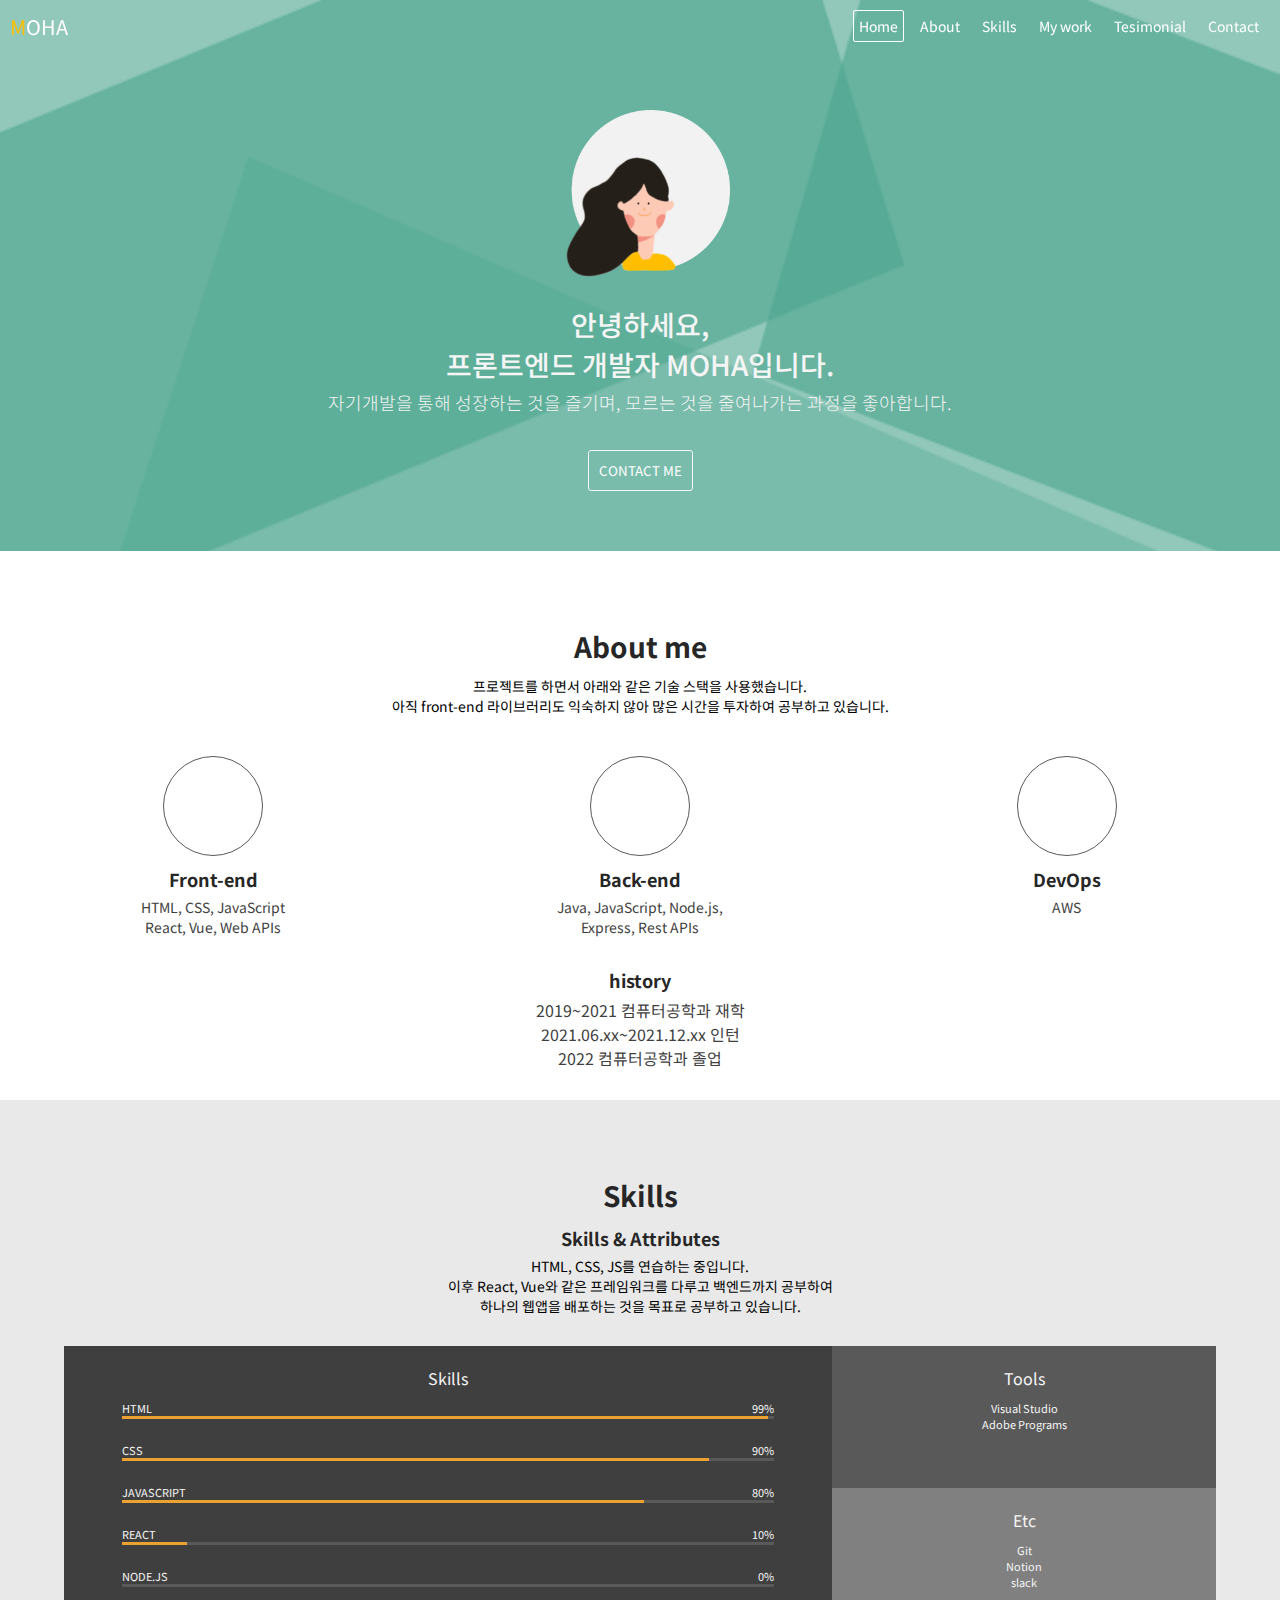
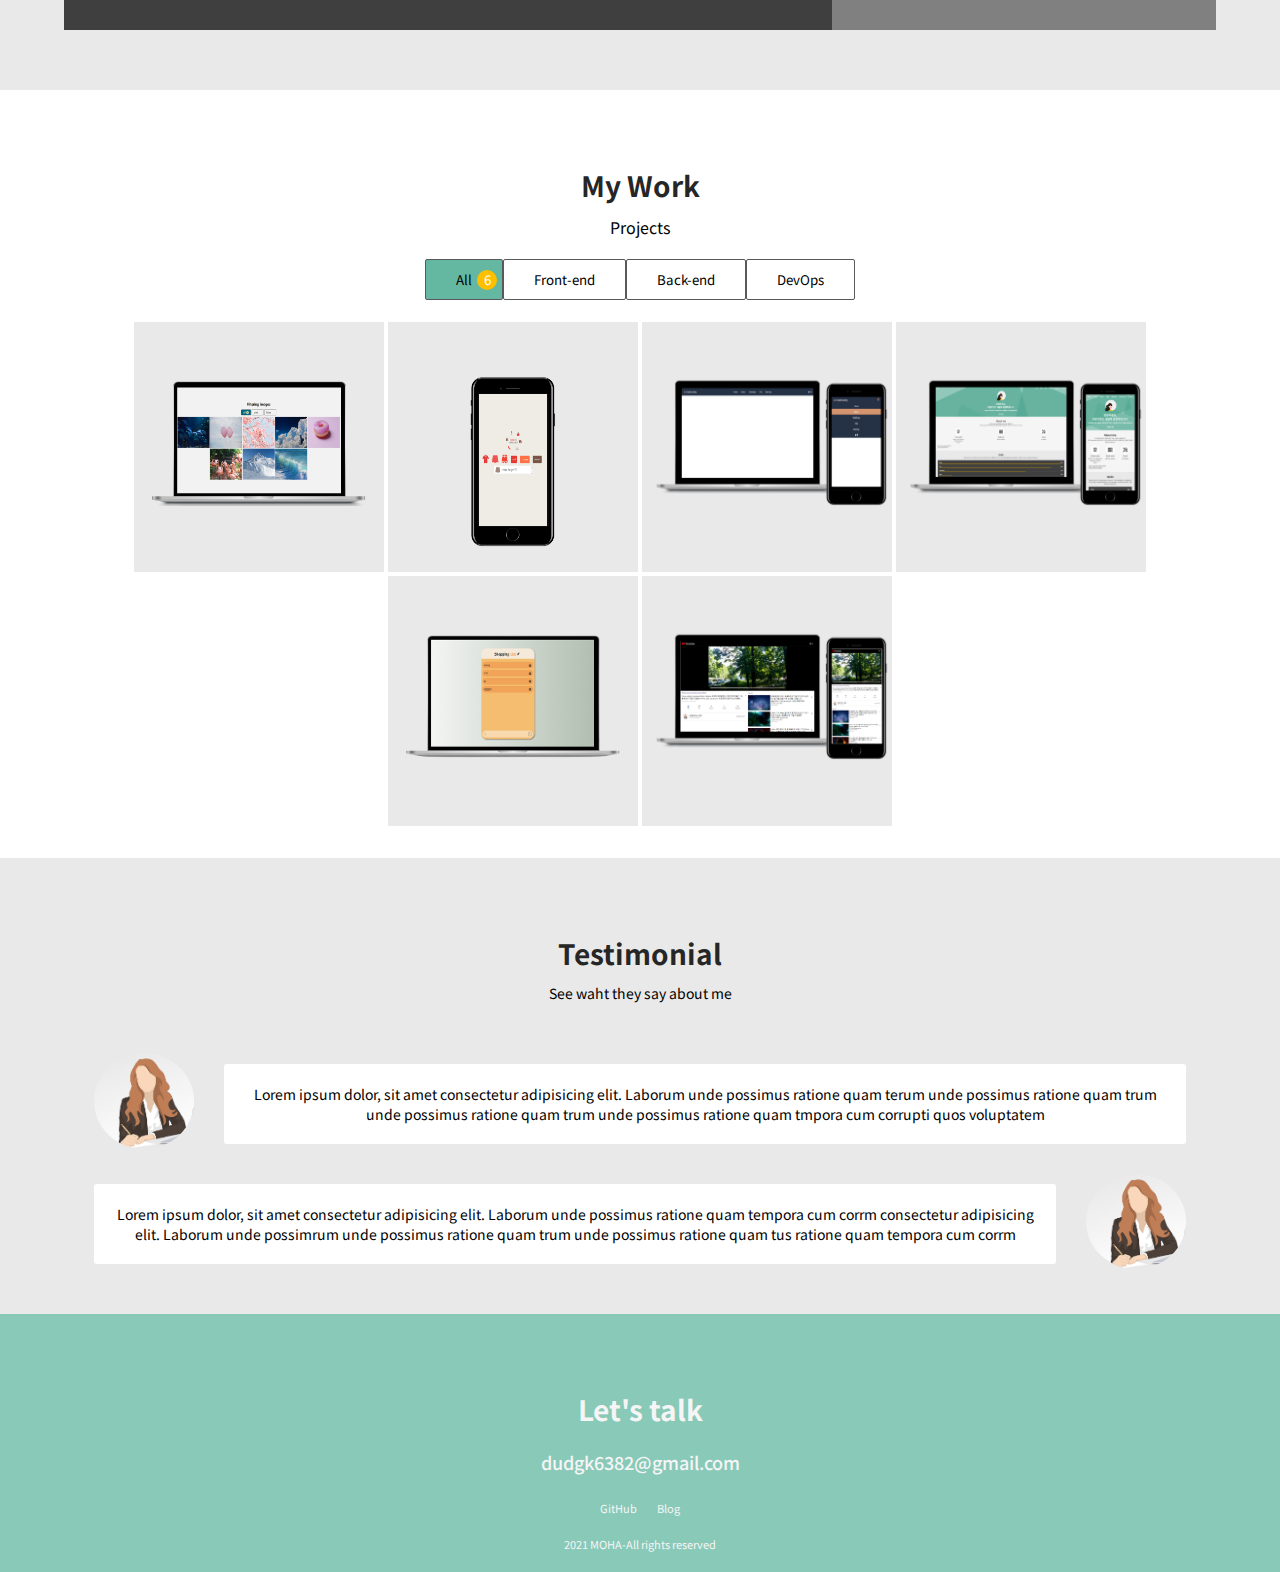
==== index.html @ b4e67292 "move index.html to .." ====
<!DOCTYPE html>
<html lang="en">
  <head>
    <!-- 각종 icon link, font link, stylesheet link추가 하고 시작하자. -->
    <meta charset="UTF-8" />
    <meta http-equiv="X-UA-Compatible" content="IE=edge" />
    <meta name="viewport" content="width=device-width, initial-scale=1.0" />
    <title>MOHA's Porfolio</title>
    <meta name="description" content="Portfolio for front developer Yeongha" />
    <meta name="author" content="MOHA" />
    <link href="./src/image/icon.png" rel="icon" />
    <link
      rel="stylesheet"
      href="https://use.fontawesome.com/releases/v5.15.4/css/all.css"
      integrity="sha384-DyZ88mC6Up2uqS4h/KRgHuoeGwBcD4Ng9SiP4dIRy0EXTlnuz47vAwmeGwVChigm"
      crossorigin="anonymous"
    />
    <link rel="preconnect" href="https://fonts.googleapis.com" />
    <link rel="preconnect" href="https://fonts.gstatic.com" crossorigin />
    <link
      href="https://fonts.googleapis.com/css2?family=Noto+Sans+KR:wght@400;500&family=Roboto:ital,wght@0,100;0,300;1,300&display=swap"
      rel="stylesheet"
    />
    <link rel="stylesheet" href="./src/style.css" />
  </head>
  <body>
    <!-- home -->
    <nav class="home">
      <div class="home__logoAndNav">
        <span class="logoAndNav__logo">MOHA</span>
        <ul class="logoAndNav__nav-bar">
          <li class="selected" data-id="home">Home</li>
          <li data-id="about">About</li>
          <li data-id="skills">Skills</li>
          <li data-id="work">My work</li>
          <li data-id="testimonial">Tesimonial</li>
          <li data-id="contact">Contact</li>
        </ul>
      </div>
      <div class="home__description">
        <img src="./src/image/thumbnail-img.png" alt="main img" />
        <h1>
          안녕하세요, <br />
          프론트엔드 개발자 MOHA입니다.
        </h1>
        <h2>
          자기개발을 통해 성장하는 것을 즐기며, 모르는 것을 줄여나가는 과정을
          좋아합니다.
        </h2>
        <button class="home__description__contact" data-id="contact">
          CONTACT ME
        </button>
      </div>
    </nav>
    <!-- about -->
    <section class="about">
      <div class="about__description">
        <h1>About me</h1>
        <p>
          프로젝트를 하면서 아래와 같은 기술 스택을 사용했습니다. <br />
          아직 front-end 라이브러리도 익숙하지 않아 많은 시간을 투자하여
          공부하고 있습니다.
        </p>
      </div>
      <div class="about__fields">
        <div class="filed">
          <button><i class="fab fa-html5"></i></button>
          <h2>Front-end</h2>
          <span>
            HTML, CSS, JavaScript <br />
            React, Vue, Web APIs
          </span>
        </div>
        <div class="filed">
          <button><i class="fas fa-server"></i></button>
          <h2>Back-end</h2>
          <span>
            Java, JavaScript, Node.js, <br />
            Express, Rest APIs
          </span>
        </div>
        <div class="filed">
          <button><i class="fas fa-project-diagram"></i></button>
          <h2>DevOps</h2>
          <span>AWS</span>
        </div>
      </div>
      <ul class="about__history">
        <h2>history</h2>
        <li>2019~2021 컴퓨터공학과 재학</li>
        <li>2021.06.xx~2021.12.xx 인턴</li>
        <li>2022 컴퓨터공학과 졸업</li>
      </ul>
    </section>
    <!-- skills -->
    <section class="skills">
      <div class="skills__description">
        <h1>Skills</h1>
        <h2>Skills & Attributes</h2>
        <p>
          HTML, CSS, JS를 연습하는 중입니다. <br />
          이후 React, Vue와 같은 프레임워크를 다루고 백엔드까지 공부하여 <br />
          하나의 웹앱을 배포하는 것을 목표로 공부하고 있습니다.
        </p>
      </div>
      <!-- 이 부분 엘리님은 어떻게 짜는지 확인하기 -->
      <div class="skills__skillBox">
        <div class="skillBox__skills">
          <span>Skills</span>
          <ul class="skillSetBox">
            <li class="skillSetAndValue">
              <div class="skillSet">
                <span>HTML</span>
                <span>99%</span>
              </div>
              <div class="value"></div>
              <div class="realValue"></div>
            </li>
            <li class="skillSetAndValue">
              <div class="skillSet">
                <span>CSS</span>
                <span>90%</span>
              </div>
              <div class="value"></div>
              <div class="realValue"></div>
            </li>
            <li class="skillSetAndValue">
              <div class="skillSet">
                <span>JAVASCRIPT</span>
                <span>80%</span>
              </div>
              <div class="value"></div>
              <div class="realValue"></div>
            </li>
            <li class="skillSetAndValue">
              <div class="skillSet">
                <span>REACT</span>
                <span>10%</span>
              </div>
              <div class="value"></div>
              <div class="realValue"></div>
            </li>
            <li class="skillSetAndValue">
              <div class="skillSet">
                <span>NODE.JS</span>
                <span>0%</span>
              </div>
              <div class="value"></div>
              <div class="realValue"></div>
            </li>
          </ul>
        </div>
        <div class="skills__toolsAndEtc">
          <div class="tools">
            <span>Tools</span>
            <span>Visual Studio</span>
            <span>Adobe Programs</span>
          </div>
          <div class="etc">
            <span>Etc</span>
            <span>Git</span>
            <span>Notion</span>
            <span>slack</span>
          </div>
        </div>
      </div>
    </section>
    <!-- my work -->
    <!-- 여기서 적용할 이벤트 많음 -->
    <section class="work">
      <h1>My Work</h1>
      <span>Projects</span>
      <div class="work__buttons" data-id="all">
        <button class="all selected">
          <span data-id="all">All</span>
          <span data-id="all">6</span>
        </button>
        <button class="front-end" data-id="front-end">
          <span data-id="front-end">Front-end</span>
          <span data-id="front-end">3</span>
        </button>
        <button class="back-end" data-id="back-end">
          <span data-id="back-end">Back-end</span>
          <span data-id="back-end">2</span>
        </button>
        <button class="devOps" data-id="devOps">
          <span data-id="devOps">DevOps</span>
          <span data-id="devOps">1</span>
        </button>
      </div>
      <div class="work__projects"></div>

      <!-- 동적으로 데이터 받아와야 함. -->
    </section>
    <!-- testimonial -->
    <section class="testimonial">
      <h1>Testimonial</h1>
      <p>See waht they say about me</p>
      <div class="testimonial__outerBox">
        <div class="innerBox">
          <div class="person">
            <img src="./src/image/woman.png" alt="person1" />
          </div>
          <p>
            Lorem ipsum dolor, sit amet consectetur adipisicing elit. Laborum
            unde possimus ratione quam terum unde possimus ratione quam trum
            unde possimus ratione quam trum unde possimus ratione quam tmpora
            cum corrupti quos voluptatem
          </p>
        </div>
        <div class="innerBox">
          <p>
            Lorem ipsum dolor, sit amet consectetur adipisicing elit. Laborum
            unde possimus ratione quam tempora cum corrm consectetur adipisicing
            elit. Laborum unde possimrum unde possimus ratione quam trum unde
            possimus ratione quam tus ratione quam tempora cum corrm
          </p>
          <div class="person">
            <img src="./src/image/woman.png" alt="person2" />
          </div>
        </div>
      </div>
    </section>
    <!-- contact -->
    <section class="contact">
      <h1>Let's talk</h1>
      <h2>dudgk6382@gmail.com</h2>
      <div class="contact__links">
        <div class="link">
          <a
            href="https://github.com/liMoHa?tab=overview&from=2021-12-01&to=2021-12-05"
          >
            <i class="fab fa-github"></i>
            <span>GitHub</span>
          </a>
        </div>
        <div class="link">
          <a href="https://yeongha.tistory.com/">
            <i class="fab fa-blogger"></i>
            <span>Blog</span>
          </a>
        </div>
      </div>
      <p>2021 MOHA-All rights reserved</p>
    </section>
    <!-- media query -->
    <i id="bar" class="fas fa-bars active"></i>
    <i id="cancle" class="fas fa-times"></i>
    <div class="arrowUp">
      <i class="fas fa-arrow-circle-up"></i>
    </div>

    <script src="./src/main.js" defer></script>
  </body>
</html>
---- src/style.css ----
:root {
  /* color */
  --color-light-white: #fff;
  --color-white: #f5f5f5;
  --color-light-black: #3f3f3f;
  --color-black: #262626;
  --color-gray: #e9e9e9; /*f1f1f1  efece6*/
  --color-dark-gray: #595959;
  --color-green: #64b8a2;
  --color-light-green: #89c9b8;
  --color-yellow: #febf00;

  /* size */
  --font-big: 28px;
  --font-medium: 20px;
  --font-small: 14px;
  --font-smaller: 11px;

  --base-space-bigger: 30px;
  --base-space-big: 20px;
  --base-space-medium: 10px;
  --base-space-small: 5px;

  --size-thumbnail: 180px;
}

* {
  font-family: "Noto Sans KR", sans-serif;
  padding: 0px;
  margin: 0px;
  box-sizing: border-box;
  /* 근데 이건 내가 요소의 사이즈를 정해준 게 아니면 의미가 없지 않나? 어짜피 자식요소의 패딩이 들어가면 그만큼 크기가 커질테니까 */
}

li {
  list-style: none;
}

button,
button:hover {
  border: none;
  cursor: pointer;
  background-color: transparent;
}

h1 {
  color: var(--color-black);
  padding-top: 75px;
  padding-bottom: var(--base-space-medium);
  font-size: var(--font-big);
}
/* h1, h2, p, span */
h2 {
  color: var(--color-black);
  font-size: 18px;
  padding-bottom: var(--base-space-small);
}

p {
  font-size: 14px;
  padding-bottom: var(--base-space-medium);
}

a,
a:hover {
  text-decoration: none;
}

/* arrow up*/
.arrowUp i {
  position: fixed;
  right: 20px;
  bottom: 20px;
  font-size: 40px;
  color: var(--color-green);
  opacity: 0;
  cursor: pointer;
  transition: opacity 0.2s ease-in;
  pointer-events: none;
}

.arrowUp.visible i {
  pointer-events: auto;
  opacity: 1;
  transition: opacity 0.2s ease-in;
}

/* home */
.home {
  background-image: url("./image/background-img.png");
  background-size: cover;
  padding: var(--base-space-bigger) 0;
}

/* home__logoAndNav */
.home__logoAndNav {
  width: 100%;
  position: fixed;
  top: 0;
  display: flex;
  justify-content: space-between;
  align-items: center;
  padding: var(--base-space-medium);
  background-color: transparent;
  z-index: 1;
  transition: background-color 0.2s ease-in;
}

/* 스크롤시 green으로 색 변경 */
.home__logoAndNav.nonTransparent {
  background-color: var(--color-light-green);
  transition: background-color 0.2s ease-out;
}

.home__logoAndNav .logoAndNav__logo {
  color: var(--color-light-white);
  font-size: var(--font-medium);
}

.home__logoAndNav .logoAndNav__logo::first-letter {
  color: var(--color-yellow);
}

.home__logoAndNav .logoAndNav__nav-bar {
  display: flex;
  font-size: var(--font-small);
}
.home__logoAndNav .logoAndNav__nav-bar li {
  cursor: pointer;
  margin: 0 var(--base-space-small);
  color: var(--color-light-white);
  padding: var(--base-space-small);
  border-radius: 2px;
  border: 1px solid transparent;
}

.home__logoAndNav .logoAndNav__nav-bar li:hover {
  background-color: #9fd8c8;
  border-color: var(--color-light-white);
}

.home__logoAndNav .logoAndNav__nav-bar li.selected {
  border-color: var(--color-light-white);
}

/* home__description */
.home__description {
  padding-top: 80px;
  display: flex;
  flex-direction: column;
  align-items: center;
  text-align: center;
  color: var(--color-white);
}

.home__description img {
  width: var(--size-thumbnail);
}

.home__description h1 {
  color: var(--color-white);
  font-weight: 500;
  padding-bottom: var(--base-space-small);
  padding-top: 0;
}

.home__description h2 {
  color: var(--color-white);
  font-weight: 300;
  /*  */
}

.home__description button {
  color: var(--color-light-white);
  border: 1px solid var(--color-white);
  border-radius: 3px;
  padding: var(--base-space-medium);
  margin: var(--base-space-bigger);
  transition: background-color 0.5s ease;
}

.home__description button:hover {
  background-color: var(--color-light-green);
}

/* about */
.about {
  display: flex;
  flex-direction: column;
  align-items: center;
  text-align: center;
  padding-bottom: var(--base-space-medium);
}

.about__description {
  margin-bottom: var(--base-space-bigger);
}

.about__fields {
  display: flex;
  width: 100%;
  justify-content: center;
  margin-bottom: var(--base-space-medium);
}

.about__fields .filed {
  flex: 1 1 30%;
  display: flex;
  flex-direction: column;
  align-items: center;
}

.about__fields .filed button {
  width: 100px;
  height: 100px;
  border: 1px solid var(--color-dark-gray);
  border-radius: 50%;
  margin-bottom: var(--base-space-medium);
  transition: all 0.2s ease;
}

.about__fields .filed button:hover {
  border: 1px solid var(--color-yellow);
  transform: rotate(30deg);
  transition: all 0.2s ease;
}

.about__fields .filed button:hover i {
  color: var(--color-yellow);
}

.about__fields .filed span:nth-child(2) {
  font-size: var(--font-medium);
  color: var(--color-black);
}

.about__fields .filed span:nth-child(3) {
  font-size: var(--font-small);
  color: var(--color-light-black);
}

.about__fields .filed button i {
  font-size: var(--font-big);
  color: var(--color-dark-gray);
}

.about__history {
  padding: var(--base-space-big);
  color: var(--color-light-black);
}

/* skills */
.skills {
  display: flex;
  flex-direction: column;
  align-items: center;
  text-align: center;
  background-color: var(--color-gray);
}

.skills__description {
  margin-bottom: var(--base-space-big);
}

/* skills__skillBox */
.skills__skillBox {
  display: flex;
  width: 90%;
  justify-content: center;
  margin-bottom: calc(var(--base-space-bigger) * 2);
  color: var(--color-white);
}

.skills__skillBox .skillBox__skills {
  background-color: var(--color-light-black);
  display: flex;
  flex-direction: column;
  align-items: center;
  width: 100%;
  padding: var(--base-space-big) 0;
}

.skillBox__skills > span {
  padding-bottom: var(--base-space-medium);
}

.skillBox__skills .skillSetBox {
  width: 85%;
}

.skillBox__skills .skillSetBox span {
  font-size: var(--font-smaller);
}

.skillBox__skills .skillSetBox .skillSetAndValue {
  padding-bottom: var(--base-space-big);
}

.skillBox__skills .skillSetBox .skillSetAndValue .skillSet {
  display: flex;
  justify-content: space-between;
}

.skillBox__skills .skillSetBox .skillSetAndValue .value {
  height: 3px;
  background-color: var(--color-dark-gray);
}

.skillBox__skills .skillSetBox .skillSetAndValue .realValue {
  height: 3px;
  position: relative;
  bottom: 3px;
  background-color: rgb(236, 162, 49);
}

/* percentage */
.skillBox__skills .skillSetBox .skillSetAndValue:nth-child(1) .realValue {
  width: 99%;
}

.skillBox__skills .skillSetBox .skillSetAndValue:nth-child(2) .realValue {
  width: 90%;
}

.skillBox__skills .skillSetBox .skillSetAndValue:nth-child(3) .realValue {
  width: 80%;
}

.skillBox__skills .skillSetBox .skillSetAndValue:nth-child(4) .realValue {
  width: 10%;
}

.skillBox__skills .skillSetBox .skillSetAndValue:nth-child(5) .realValue {
  width: 0%;
}

/* skills__toolsAndEtc */
.skills__toolsAndEtc {
  width: 50%;
  display: flex;
  flex-direction: column;
}

.skills__toolsAndEtc .tools {
  padding: var(--base-space-big) 0;
  background-color: var(--color-dark-gray);
  display: flex;
  flex-direction: column;
  flex: 1 1 50%;
}

.skills__toolsAndEtc .tools span:nth-child(1) {
  margin-bottom: var(--base-space-medium);
}

.skills__toolsAndEtc .tools span ~ span {
  font-size: var(--font-smaller);
}

.skills__toolsAndEtc .etc {
  flex: 1 1 50%;
  padding: var(--base-space-big) 0;
  display: flex;
  flex-direction: column;
  background-color: gray;
}

.skills__toolsAndEtc .etc span ~ span {
  font-size: var(--font-smaller);
}

.skills__toolsAndEtc .etc span:nth-child(1) {
  margin-bottom: var(--base-space-medium);
}

/* work */
.work {
  display: flex;
  flex-direction: column;
  align-items: center;
}

.work span {
  margin-bottom: var(--base-space-big);
}

.work__buttons {
  display: flex;
}

.work__buttons button {
  border: 1px solid var(--color-dark-gray);
  border-radius: 2px;
  position: relative;
  transition: all 0.2s ease;
}

.work__buttons button:hover,
.work__buttons button.selected {
  background-color: var(--color-green);
}

.work__buttons button span:nth-child(1) {
  display: inline-block;
  margin: auto;
  padding: var(--base-space-medium) var(--base-space-bigger);
}

.work__buttons button span:nth-child(2) {
  position: absolute;
  top: 5px;
  right: 5px;
  transform: translateY(-50%);
  margin: 0;
  width: 20px;
  height: 20px;
  border-radius: 50%;
  background-color: transparent;
  color: transparent;
  transition: all 0.2s ease-in-out;
}

.work__buttons button:hover span:nth-child(2),
.work__buttons .selected span:nth-child(2) {
  color: white;
  top: 50%;
  background-color: var(--color-yellow);
}

.work__projects {
  display: flex;
  flex-wrap: wrap;
  justify-content: center;
  margin-top: var(--base-space-big);
  margin-bottom: var(--base-space-bigger);
  width: 80%;
  transition: all 200ms ease-in;
}

.work__projects.anim-out {
  opacity: 0.2;
  transform: scale(0.9, 0.9);
  transition: all 200ms ease-out;
}

.work__projects .project {
  width: 250px;
  height: 250px;
  background-color: var(--color-gray);
  margin: 2px;
  cursor: pointer;
  position: relative;
}

.work__projects .project img {
  width: 100%;
  position: relative;
  top: 20%;
}

/* 여기 수정 필요 */
.work__projects .project span {
  margin: 0;
  width: 100%;
  height: 100%;
  position: absolute;
  top: 0;
  left: 0;
  text-align: center;
  background-color: transparent;
  /* background transparent로 안해놓으면 애니메이션 적용 안 될 거임 */
  color: transparent;
  opacity: 70%;
  transition: all 0.2s ease;
}

.work__projects .project:hover span {
  background-color: black;
  color: var(--color-white);
}

.work__projects .project a {
  color: transparent;
  position: absolute;
  top: 50%;
  left: 50%;
  transform: translate(-50%, -30%);
  font-size: 30px;
  transition: color 0.2s ease;
}

.work__projects .project:hover a {
  color: var(--color-white);
}

.work__projects .project a:hover {
  transform: translate(-50%, -30%) scale(1.1, 1.1);
  color: var(--color-yellow);
}

/* testimonial */
.testimonial {
  display: flex;
  flex-direction: column;
  align-items: center;
  background-color: var(--color-gray);
}

.testimonial__outerBox {
  padding: var(--base-space-bigger);
  width: 90%;
}

.testimonial__outerBox .innerBox {
  display: flex;
  align-items: center;
  padding: var(--base-space-medium) 0;
}

.testimonial__outerBox .innerBox .person {
  width: 100px;
}

.testimonial__outerBox .innerBox .person img {
  width: 100%;
  border-radius: 50%;
}

.testimonial__outerBox .innerBox p {
  background-color: white;
  flex: 1 1 80%;
  text-align: center;
  border-radius: 3px;
  padding: var(--base-space-big);
}

.testimonial__outerBox .innerBox:nth-child(1) p {
  margin-left: var(--base-space-bigger);
}

.testimonial__outerBox .innerBox:nth-child(2) p {
  margin-right: var(--base-space-bigger);
}

/* contact */
.contact {
  background-color: var(--color-light-green);
  display: flex;
  flex-direction: column;
  align-items: center;
  color: var(--color-white);
}

.contact h1 {
  color: var(--color-white);
  margin-bottom: var(--base-space-medium);
}

.contact h2 {
  color: var(--color-white);
  font-weight: 500;
}

.contact__links {
  display: flex;
  margin: var(--base-space-big) 0;
}

.contact__links .link {
  margin: 0 var(--base-space-medium);
}

.contact__links .link a {
  display: flex;
  flex-direction: column;
  align-items: center;
  color: var(--color-white);
  transition: all 0.2s ease;
}

.contact__links .link a:hover {
  color: var(--color-light-white);
  transform: scale(1.1, 1.1);
}

.contact__links .link a i {
  font-size: var(--font-big);
}

.contact__links .link a span {
  font-size: var(--font-smaller);
}

.contact p:nth-child(4) {
  margin-bottom: var(--base-space-medium);
  font-size: var(--font-smaller);
}

#bar {
  position: fixed;
  top: 14px;
  right: 14px;
  color: var(--color-light-white);
  font-size: var(--font-medium);
  cursor: pointer;
  z-index: 1;
  display: none;
}

#cancle {
  position: fixed;
  top: 14px;
  right: 16px;
  color: var(--color-light-white);
  font-size: var(--font-medium);
  cursor: pointer;
  z-index: 1;
  display: none;
}

/* media querry */
@media (max-width: 590px) {
  /* font size */
  h1 {
    padding-top: 60px;
    padding-bottom: var(--base-space-medium);
    font-size: var(--font-medium);
  }
  /* h1, h2, p, span */
  h2 {
    color: var(--color-black);
    font-size: 15px;
    padding-bottom: var(--base-space-small);
  }

  p {
    font-size: 12px;
    padding-bottom: var(--base-space-medium);
  }

  .logoAndNav__logo {
    margin: 0 0 10px 10px;
  }

  .home__logoAndNav {
    flex-direction: column;
    align-items: flex-start;
    padding: 10px 0 0;
  }

  .home__logoAndNav.active {
    background-color: var(--color-light-green);
  }

  .logoAndNav__nav-bar {
    flex-direction: column;
    align-items: center;
    width: 100%;
  }

  .logoAndNav__nav-bar li {
    width: 100%;
    text-align: center;
    /* hidden list */
    display: none;
  }

  .logoAndNav__nav-bar.active li {
    display: block;
    /* 여기 위에서 적용된 애니메이션 없애는 방법 없나 */
  }

  #bar.active {
    display: block;
  }

  #cancle.active {
    display: block;
  }

  /* about */
  .about__description p {
    padding: 0;
  }
  .about__fields {
    flex-direction: column;
  }

  .about__fields .filed {
    margin-bottom: 10px;
  }

  .about__history {
    padding: 0;
    margin-bottom: 20px;
  }

  .about__history li {
    font-size: 12px;
  }

  /* skills */
  .skills__skillBox {
    flex-direction: column;
  }

  .skills__toolsAndEtc {
    flex-direction: row;
    width: 100%;
  }
  /* project */
  .work__projects {
    width: 100%;
  }
  .work__projects .project {
    width: 100%;
    height: 100%;
    margin: 3px 15px;
  }

  .work__buttons {
    flex-direction: column;
  }

  .work__buttons button {
    margin-bottom: 3px;
  }
  .work__buttons button span:nth-child(1) {
    padding: 5px 95px;
    font-size: 15px;
  }

  .work__buttons button span:nth-child(2) {
    width: 20px;
    height: 20px;
    right: 10px;
    transform: translateY(-48%);
    font-size: 14px;
    line-height: 18px;
  }

  .work__projects .project:hover span {
    font-size: 13px;
  }

  .work__projects .project a {
    top: 50%;
    left: 50%;
    transform: translate(-50%, -80%);
    font-size: 25px;
    transition: color 0.2s ease;
    overflow-x: hidden;
  }

  .work__projects .project a:hover {
    transform: translate(-50%, -80%);
    font-size: 25px;
    transition: color 0.2s ease;
  }
  /* testimonal */

  .testimonial__outerBox {
    padding: 0 10px;
  }
  .testimonial__outerBox .innerBox {
    flex-direction: column;
  }

  .testimonial__outerBox .innerBox .person {
    width: 130px;
  }

  .testimonial__outerBox .innerBox p {
    order: 1;
  }

  .testimonial__outerBox .innerBox:nth-child(1) p {
    margin: 0;
  }

  .testimonial__outerBox .innerBox:nth-child(2) p {
    margin: 0;
  }

  /* arrow up button */
  .arrowUp i {
    font-size: 30px;
  }
}
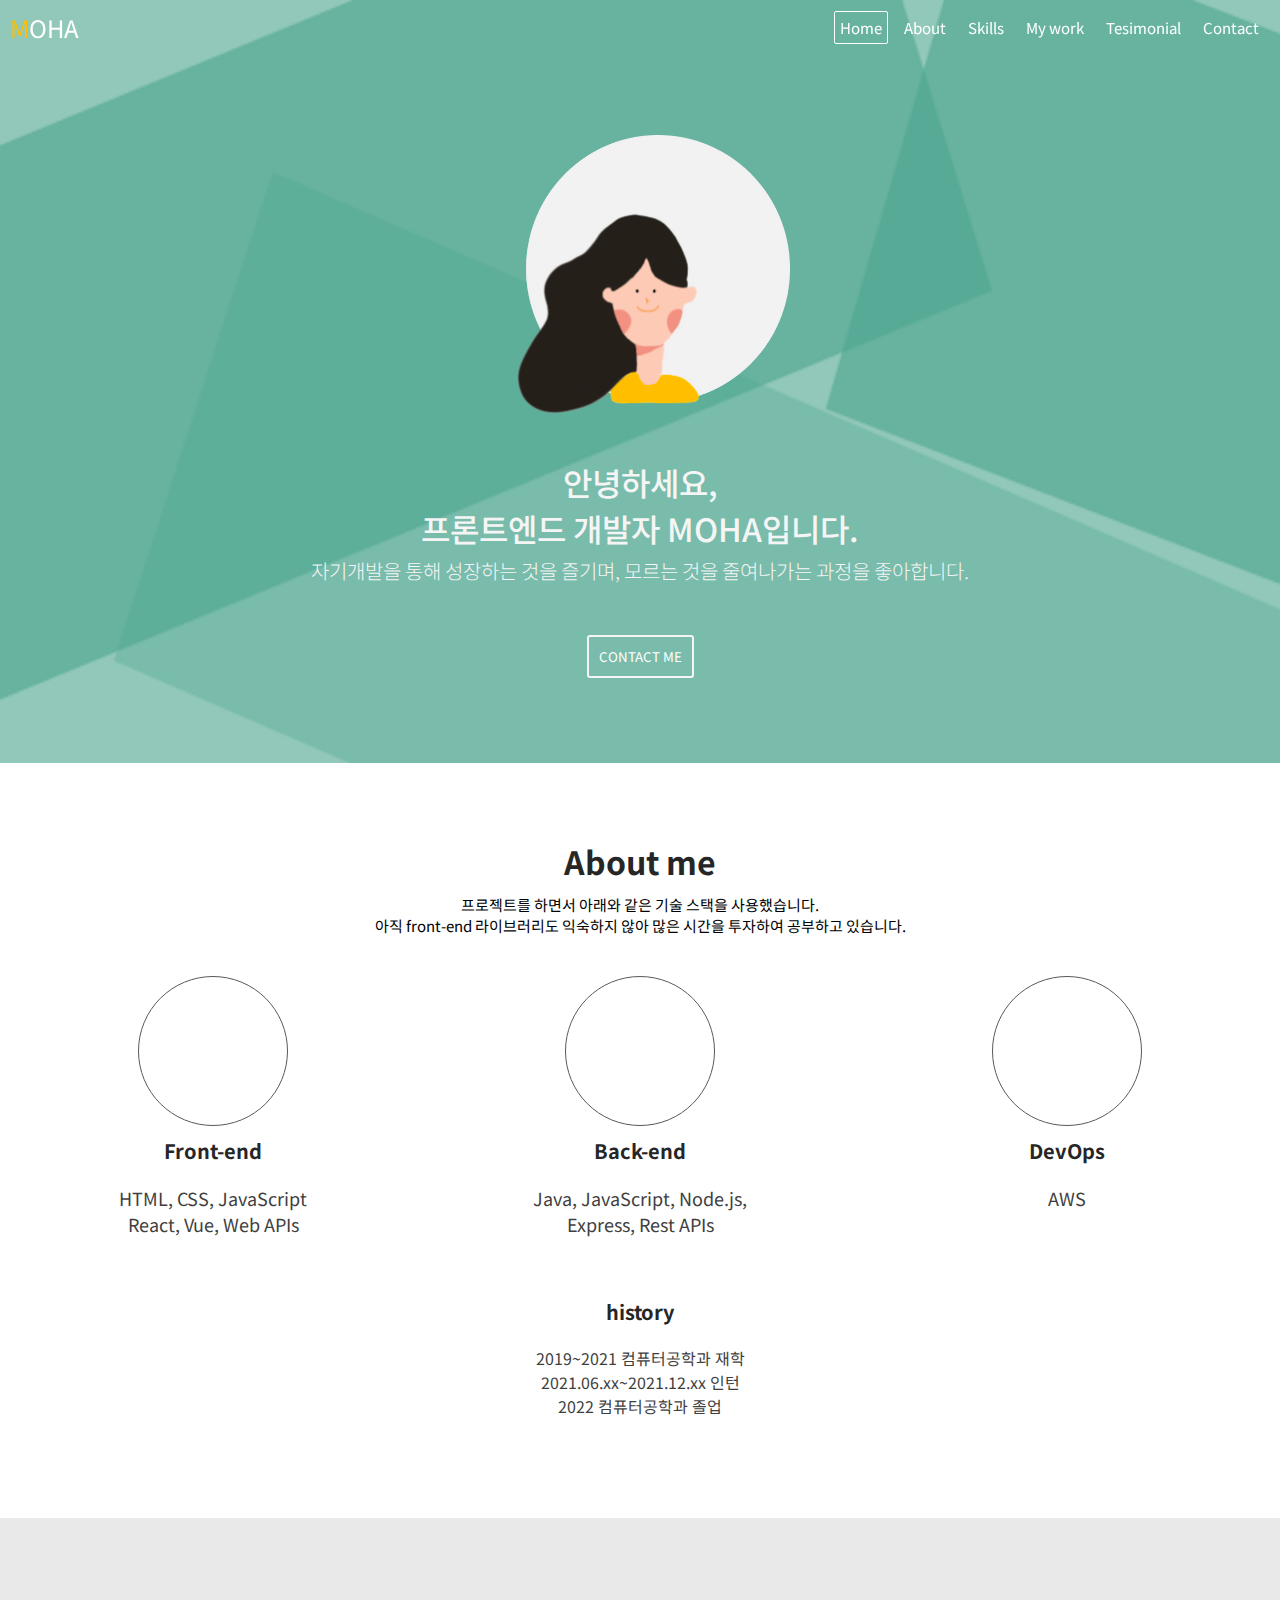
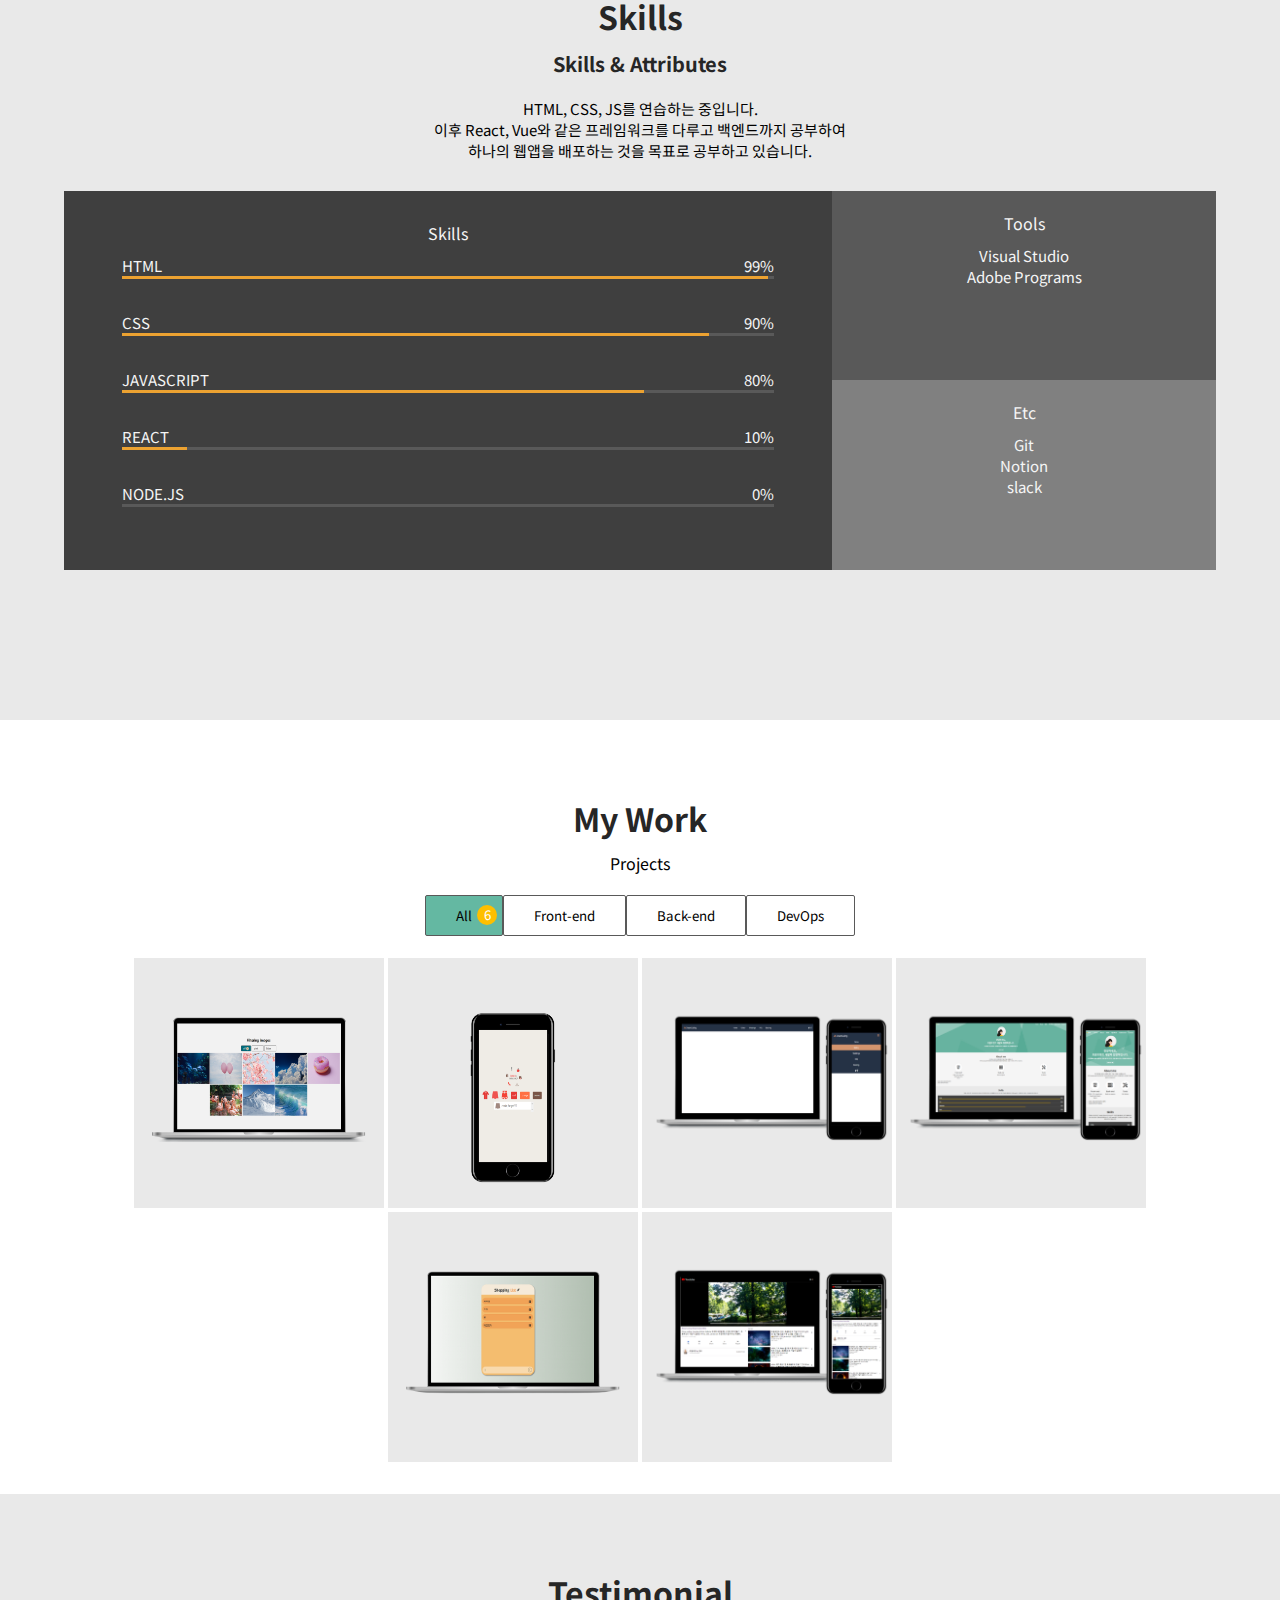
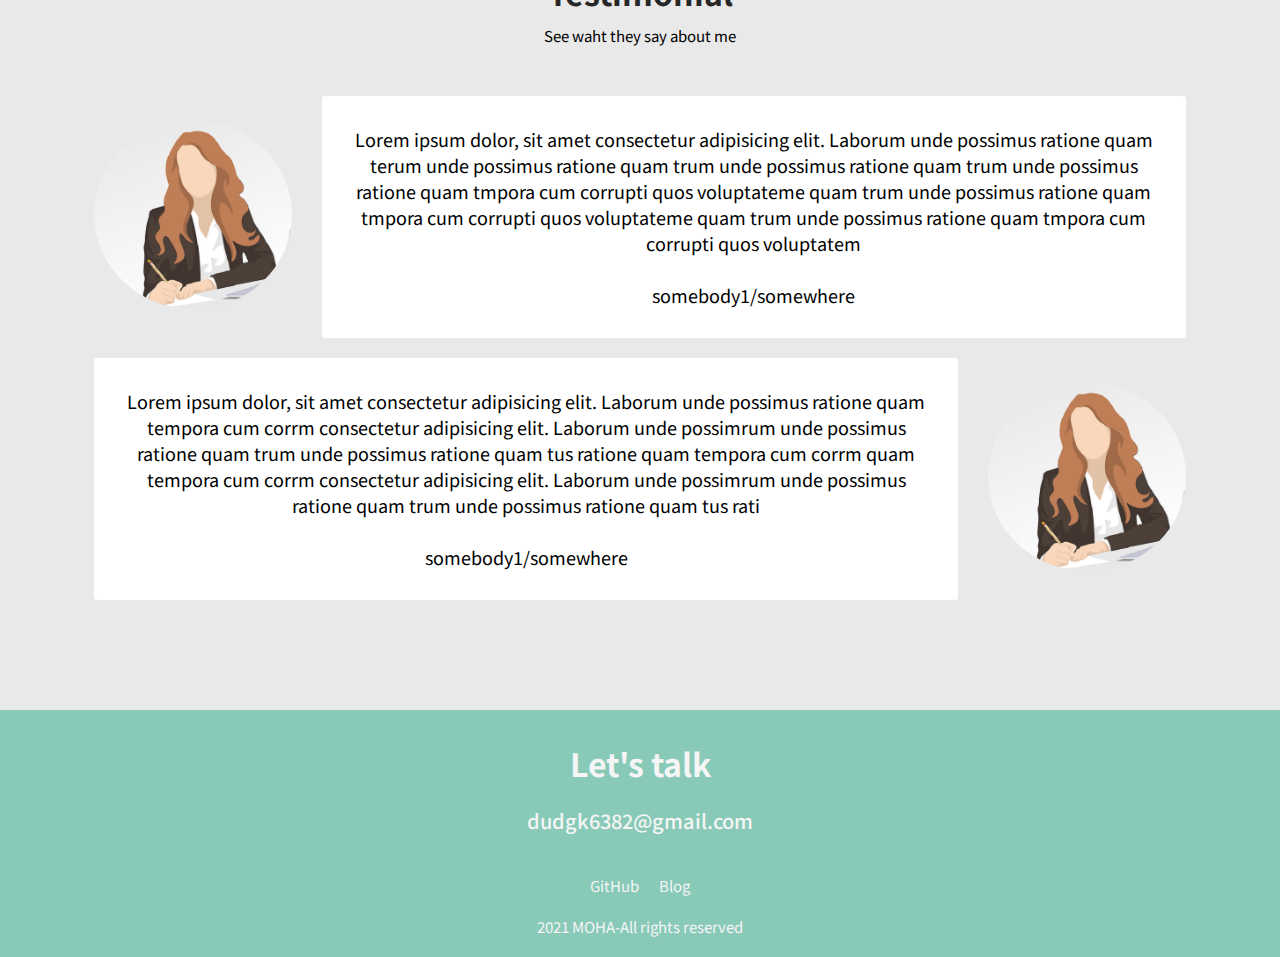
==== commit e21e385e: "final touch" ====
--- a/index.html
+++ b/index.html
@@ -188,9 +188,51 @@
           <span data-id="devOps">1</span>
         </button>
       </div>
-      <div class="work__projects"></div>
-
-      <!-- 동적으로 데이터 받아와야 함. -->
+      <!-- 동적으로 데이터 받아와야 함. => load할 때 문제 생겨서 일단 여기선 정적으로 받아오자.-->
+      <div class="work__projects">
+        <div class="project" data-field="front-end">
+          <img src="src/image/works/filterImage.png" />
+          <span>프로젝트1</span>
+          <a href="https://github.com/liMoHa" target="_blank">
+            <i class="fab fa-github-square"></i>
+          </a>
+        </div>
+        <div class="project" data-field="front-end">
+          <img src="src/image/works/mini-shop.png" />
+          <span>프로젝트2</span>
+          <a href="https://github.com/liMoHa" target="_blank">
+            <i class="fab fa-github-square"></i>
+          </a>
+        </div>
+        <div class="project" data-field="back-end">
+          <img src="src/image/works/navbar.png" />
+          <span>프로젝트3</span>
+          <a href="https://github.com/liMoHa" target="_blank">
+            <i class="fab fa-github-square"></i>
+          </a>
+        </div>
+        <div class="project" data-field="back-end">
+          <img src="src/image/works/portfolio.png" />
+          <span>프로젝트4</span>
+          <a href="https://github.com/liMoHa" target="_blank">
+            <i class="fab fa-github-square"></i>
+          </a>
+        </div>
+        <div class="project" data-field="front-end">
+          <img src="src/image/works/shoppingListImg.png" />
+          <span>프로젝트5</span>
+          <a href="https://github.com/liMoHa" target="_blank">
+            <i class="fab fa-github-square"></i>
+          </a>
+        </div>
+        <div class="project" data-field="devOps">
+          <img src="src/image/works/youtube.png" />
+          <span>프로젝트6</span>
+          <a href="https://github.com/liMoHa" target="_blank">
+            <i class="fab fa-github-square"></i>
+          </a>
+        </div>
+      </div>
     </section>
     <!-- testimonial -->
     <section class="testimonial">
@@ -205,7 +247,11 @@
             Lorem ipsum dolor, sit amet consectetur adipisicing elit. Laborum
             unde possimus ratione quam terum unde possimus ratione quam trum
             unde possimus ratione quam trum unde possimus ratione quam tmpora
-            cum corrupti quos voluptatem
+            cum corrupti quos voluptateme quam trum unde possimus ratione quam
+            tmpora cum corrupti quos voluptateme quam trum unde possimus ratione
+            quam tmpora cum corrupti quos voluptatem
+            <br /><br />
+            somebody1/somewhere
           </p>
         </div>
         <div class="innerBox">
@@ -213,7 +259,11 @@
             Lorem ipsum dolor, sit amet consectetur adipisicing elit. Laborum
             unde possimus ratione quam tempora cum corrm consectetur adipisicing
             elit. Laborum unde possimrum unde possimus ratione quam trum unde
-            possimus ratione quam tus ratione quam tempora cum corrm
+            possimus ratione quam tus ratione quam tempora cum corrm quam
+            tempora cum corrm consectetur adipisicing elit. Laborum unde
+            possimrum unde possimus ratione quam trum unde possimus ratione quam
+            tus rati
+            <br /><br />somebody1/somewhere
           </p>
           <div class="person">
             <img src="./src/image/woman.png" alt="person2" />
--- a/src/style.css
+++ b/src/style.css
@@ -11,17 +11,17 @@
   --color-yellow: #febf00;
 
   /* size */
-  --font-big: 28px;
-  --font-medium: 20px;
-  --font-small: 14px;
-  --font-smaller: 11px;
+  --font-big: 32px;
+  --font-medium: 24px;
+  --font-small: 18px;
+  --font-smaller: 15px;
 
   --base-space-bigger: 30px;
   --base-space-big: 20px;
   --base-space-medium: 10px;
   --base-space-small: 5px;
 
-  --size-thumbnail: 180px;
+  --size-thumbnail: 300px;
 }
 
 * {
@@ -52,12 +52,12 @@
 /* h1, h2, p, span */
 h2 {
   color: var(--color-black);
-  font-size: 18px;
-  padding-bottom: var(--base-space-small);
+  font-size: 20px;
+  padding-bottom: var(--base-space-big);
 }
 
 p {
-  font-size: 14px;
+  font-size: 15px;
   padding-bottom: var(--base-space-medium);
 }
 
@@ -72,7 +72,7 @@
   right: 20px;
   bottom: 20px;
   font-size: 40px;
-  color: var(--color-green);
+  color: var(--color-yellow);
   opacity: 0;
   cursor: pointer;
   transition: opacity 0.2s ease-in;
@@ -82,14 +82,18 @@
 .arrowUp.visible i {
   pointer-events: auto;
   opacity: 1;
-  transition: opacity 0.2s ease-in;
-}
-
+  transition: all 0.2s ease-in;
+}
+
+.arrowUp.visible i:hover {
+  transform: scale(1.1, 1.1);
+  transition: transform 0.2s ease;
+}
 /* home */
 .home {
   background-image: url("./image/background-img.png");
   background-size: cover;
-  padding: var(--base-space-bigger) 0;
+  padding: 55px 0;
 }
 
 /* home__logoAndNav */
@@ -115,6 +119,7 @@
 .home__logoAndNav .logoAndNav__logo {
   color: var(--color-light-white);
   font-size: var(--font-medium);
+  cursor: pointer;
 }
 
 .home__logoAndNav .logoAndNav__logo::first-letter {
@@ -123,7 +128,7 @@
 
 .home__logoAndNav .logoAndNav__nav-bar {
   display: flex;
-  font-size: var(--font-small);
+  font-size: var(--font-smaller);
 }
 .home__logoAndNav .logoAndNav__nav-bar li {
   cursor: pointer;
@@ -172,7 +177,7 @@
 
 .home__description button {
   color: var(--color-light-white);
-  border: 1px solid var(--color-white);
+  border: 2px solid var(--color-white);
   border-radius: 3px;
   padding: var(--base-space-medium);
   margin: var(--base-space-bigger);
@@ -200,7 +205,7 @@
   display: flex;
   width: 100%;
   justify-content: center;
-  margin-bottom: var(--base-space-medium);
+  margin-bottom: var(--base-space-bigger);
 }
 
 .about__fields .filed {
@@ -211,8 +216,8 @@
 }
 
 .about__fields .filed button {
-  width: 100px;
-  height: 100px;
+  width: 150px;
+  height: 150px;
   border: 1px solid var(--color-dark-gray);
   border-radius: 50%;
   margin-bottom: var(--base-space-medium);
@@ -240,12 +245,16 @@
 }
 
 .about__fields .filed button i {
-  font-size: var(--font-big);
+  font-size: 40px;
   color: var(--color-dark-gray);
 }
 
+.about__fields .filed button .fa-html5 {
+  font-size: 50px;
+}
 .about__history {
-  padding: var(--base-space-big);
+  padding: var(--base-space-bigger);
+  margin-bottom: 60px;
   color: var(--color-light-black);
 }
 
@@ -267,7 +276,7 @@
   display: flex;
   width: 90%;
   justify-content: center;
-  margin-bottom: calc(var(--base-space-bigger) * 2);
+  margin-bottom: calc(var(--base-space-bigger) * 5);
   color: var(--color-white);
 }
 
@@ -277,7 +286,7 @@
   flex-direction: column;
   align-items: center;
   width: 100%;
-  padding: var(--base-space-big) 0;
+  padding: var(--base-space-bigger) 0;
 }
 
 .skillBox__skills > span {
@@ -293,7 +302,7 @@
 }
 
 .skillBox__skills .skillSetBox .skillSetAndValue {
-  padding-bottom: var(--base-space-big);
+  padding-bottom: var(--base-space-bigger);
 }
 
 .skillBox__skills .skillSetBox .skillSetAndValue .skillSet {
@@ -450,6 +459,10 @@
   margin: 2px;
   cursor: pointer;
   position: relative;
+}
+
+.work__projects .project.invisible {
+  display: none;
 }
 
 .work__projects .project img {
@@ -509,6 +522,7 @@
 .testimonial__outerBox {
   padding: var(--base-space-bigger);
   width: 90%;
+  margin-bottom: 70px;
 }
 
 .testimonial__outerBox .innerBox {
@@ -518,7 +532,7 @@
 }
 
 .testimonial__outerBox .innerBox .person {
-  width: 100px;
+  width: 200px;
 }
 
 .testimonial__outerBox .innerBox .person img {
@@ -531,7 +545,8 @@
   flex: 1 1 80%;
   text-align: center;
   border-radius: 3px;
-  padding: var(--base-space-big);
+  font-size: var(--font-small);
+  padding: var(--base-space-bigger);
 }
 
 .testimonial__outerBox .innerBox:nth-child(1) p {
@@ -552,6 +567,7 @@
 }
 
 .contact h1 {
+  padding-top: 30px;
   color: var(--color-white);
   margin-bottom: var(--base-space-medium);
 }
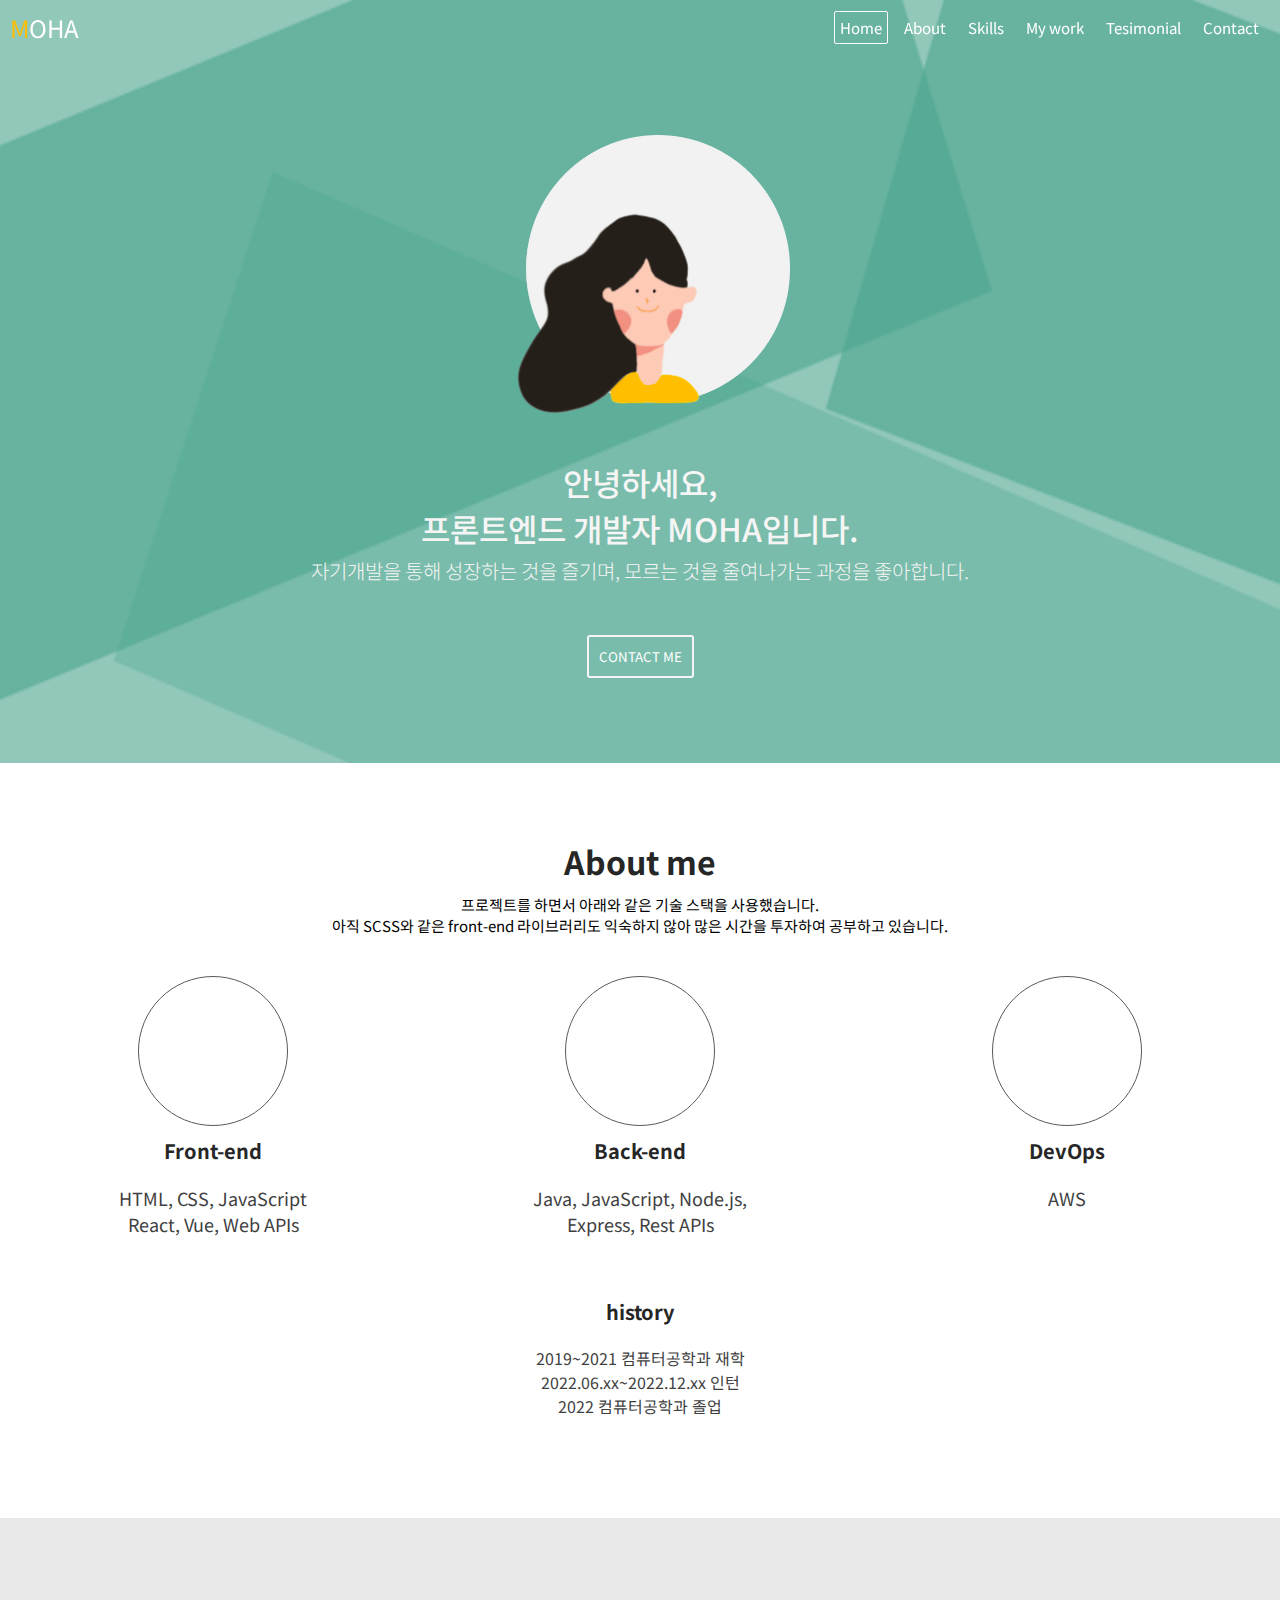
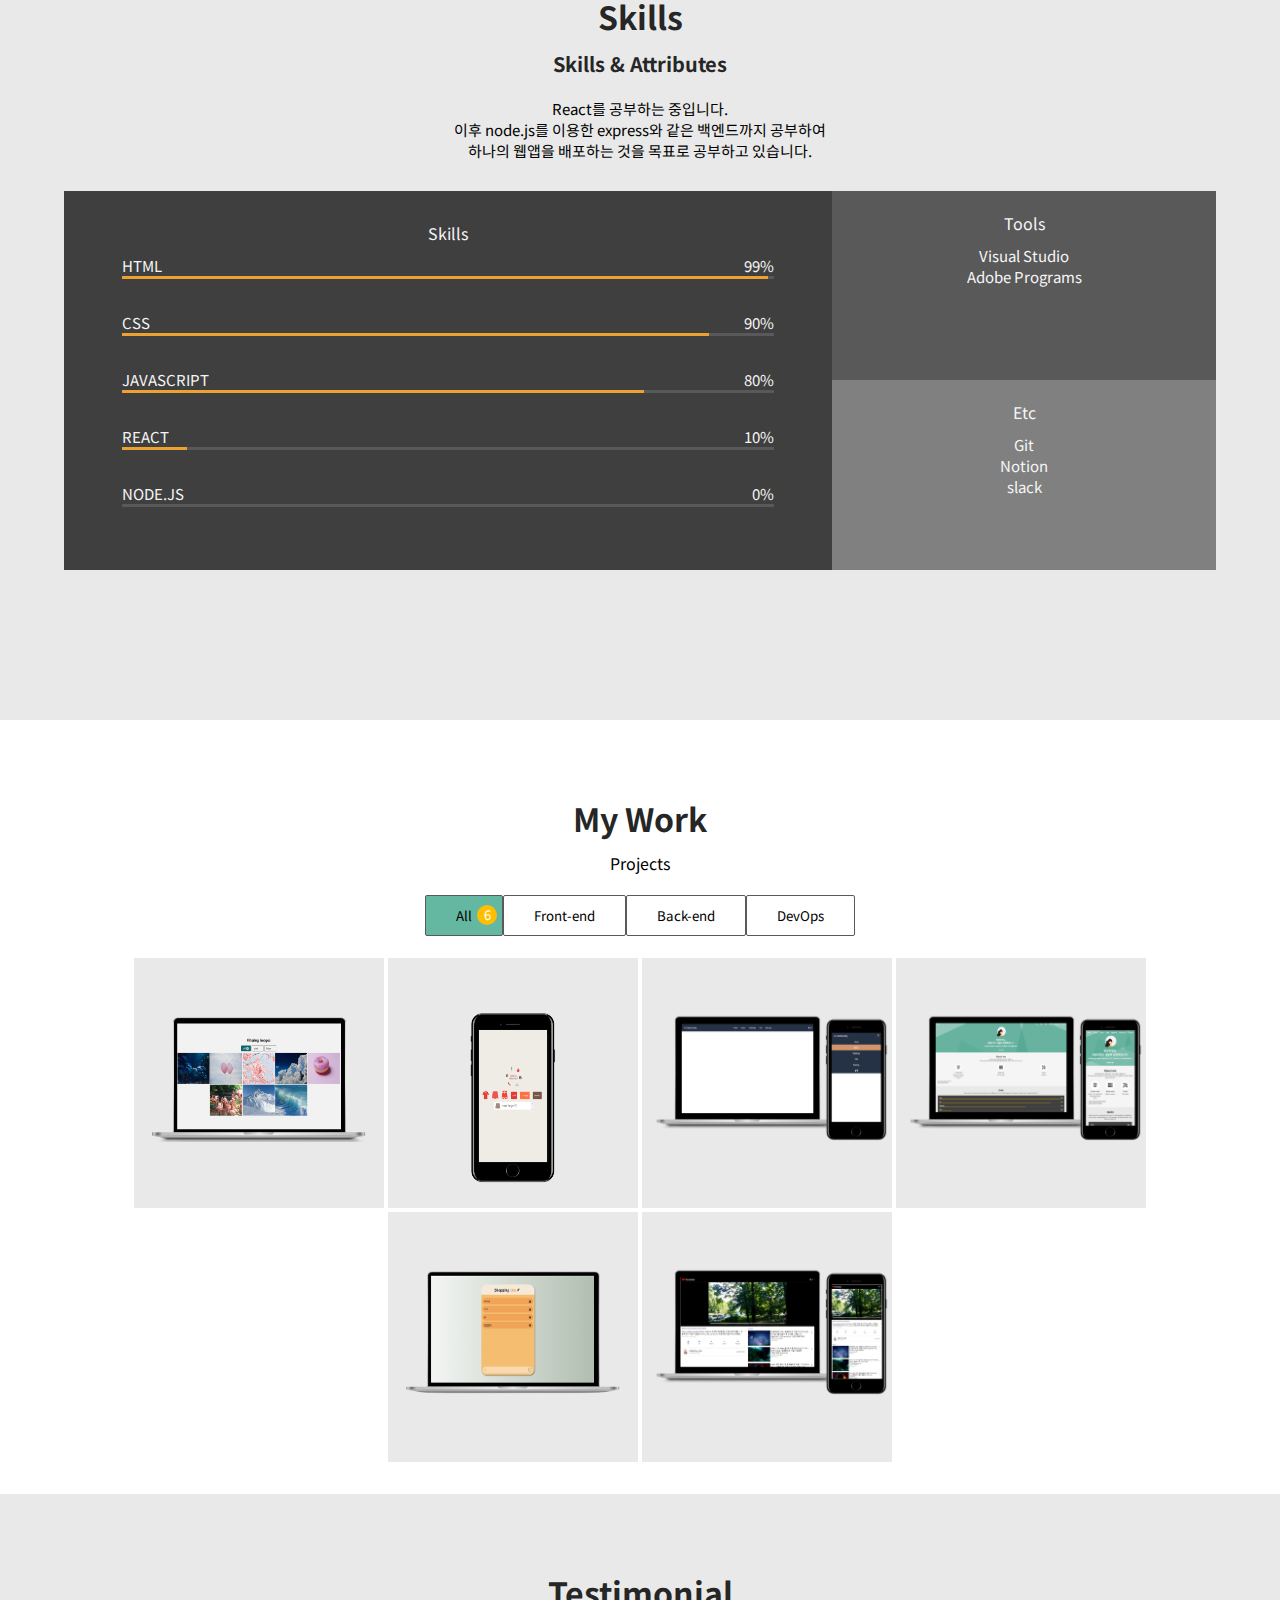
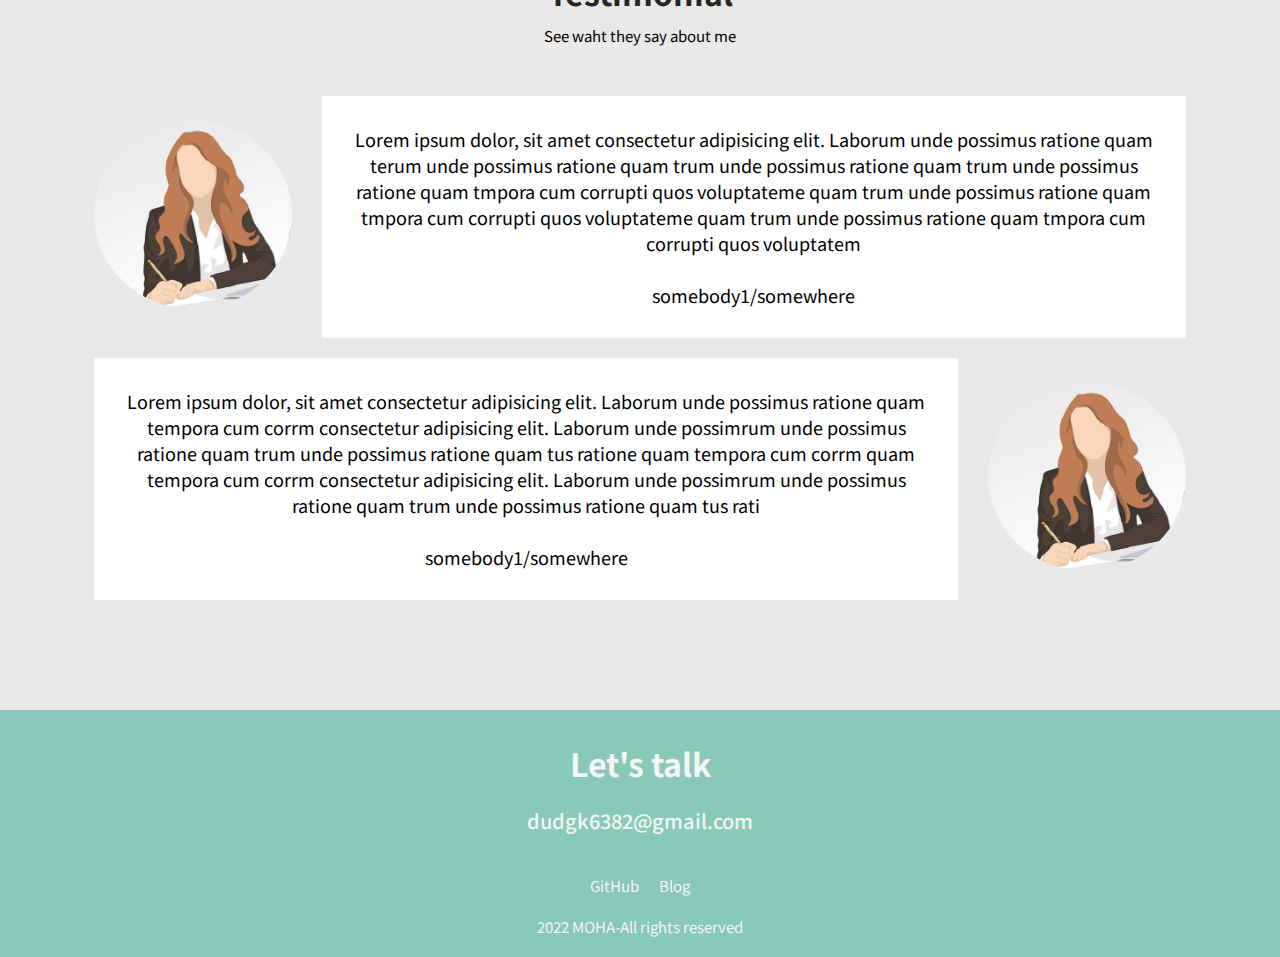
==== commit a73d2cfc: "add README.md" ====
--- a/index.html
+++ b/index.html
@@ -58,8 +58,8 @@
         <h1>About me</h1>
         <p>
           프로젝트를 하면서 아래와 같은 기술 스택을 사용했습니다. <br />
-          아직 front-end 라이브러리도 익숙하지 않아 많은 시간을 투자하여
-          공부하고 있습니다.
+          아직 SCSS와 같은 front-end 라이브러리도 익숙하지 않아 많은 시간을
+          투자하여 공부하고 있습니다.
         </p>
       </div>
       <div class="about__fields">
@@ -88,7 +88,7 @@
       <ul class="about__history">
         <h2>history</h2>
         <li>2019~2021 컴퓨터공학과 재학</li>
-        <li>2021.06.xx~2021.12.xx 인턴</li>
+        <li>2022.06.xx~2022.12.xx 인턴</li>
         <li>2022 컴퓨터공학과 졸업</li>
       </ul>
     </section>
@@ -98,8 +98,8 @@
         <h1>Skills</h1>
         <h2>Skills & Attributes</h2>
         <p>
-          HTML, CSS, JS를 연습하는 중입니다. <br />
-          이후 React, Vue와 같은 프레임워크를 다루고 백엔드까지 공부하여 <br />
+          React를 공부하는 중입니다. <br />
+          이후 node.js를 이용한 express와 같은 백엔드까지 공부하여 <br />
           하나의 웹앱을 배포하는 것을 목표로 공부하고 있습니다.
         </p>
       </div>
@@ -285,13 +285,14 @@
           </a>
         </div>
         <div class="link">
-          <a href="https://yeongha.tistory.com/">
+          <!-- <a href="https://yeongha.tistory.com/"> -->
+          <a href="#">
             <i class="fab fa-blogger"></i>
             <span>Blog</span>
           </a>
         </div>
       </div>
-      <p>2021 MOHA-All rights reserved</p>
+      <p>2022 MOHA-All rights reserved</p>
     </section>
     <!-- media query -->
     <i id="bar" class="fas fa-bars active"></i>
